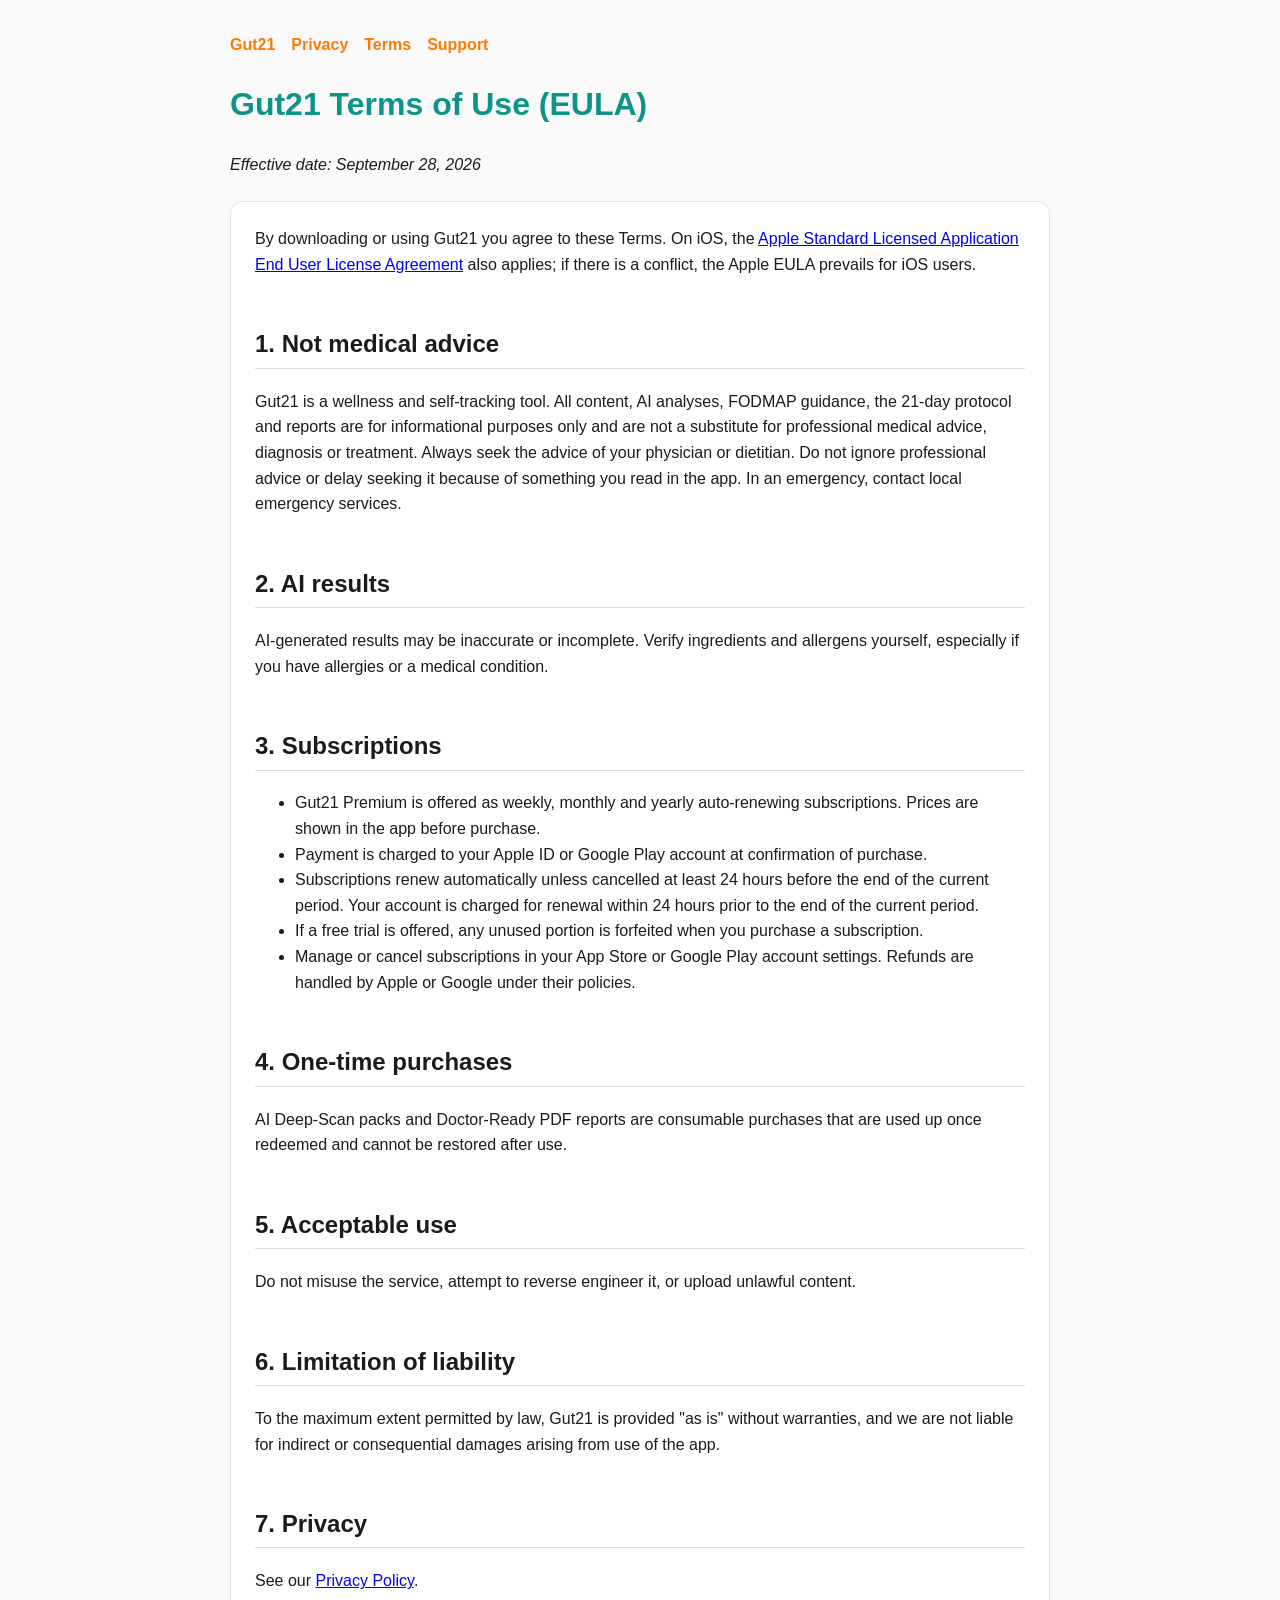
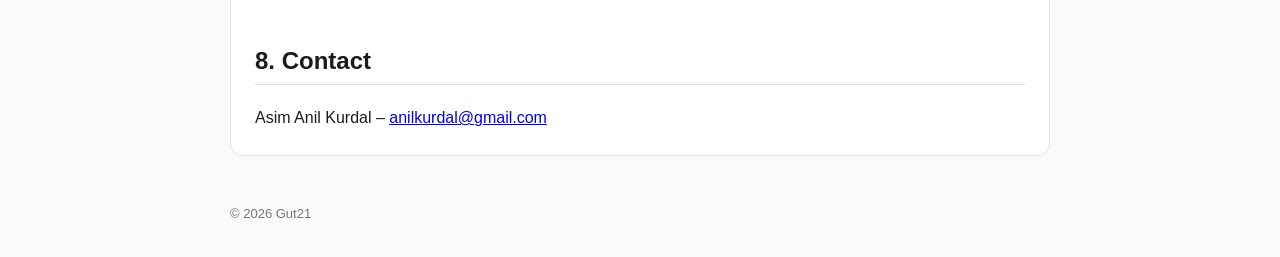
==== terms.html @ 030e951e "Gut21 privacy policy, terms of use and support pages Co-Authored-By: Claude Opus 5.5 <noreply@anthro" ====
<!doctype html><html lang="en"><head><meta charset="utf-8"><meta name="viewport" content="width=device-width,initial-scale=1"><title>Gut21 – Terms of Use</title><link rel="stylesheet" href="style.css"></head><body>
<nav><a href="index.html">Gut21</a><a href="privacy.html">Privacy</a><a href="terms.html">Terms</a><a href="support.html">Support</a></nav>
<h1>Gut21 Terms of Use (EULA)</h1><p><em>Effective date: September 28, 2026</em></p>
<div class="lang">
<p>By downloading or using Gut21 you agree to these Terms. On iOS, the <a href="https://www.apple.com/legal/internet-services/itunes/dev/stdeula/">Apple Standard Licensed Application End User License Agreement</a> also applies; if there is a conflict, the Apple EULA prevails for iOS users.</p>
<h2>1. Not medical advice</h2><p>Gut21 is a wellness and self-tracking tool. All content, AI analyses, FODMAP guidance, the 21-day protocol and reports are for informational purposes only and are not a substitute for professional medical advice, diagnosis or treatment. Always seek the advice of your physician or dietitian. Do not ignore professional advice or delay seeking it because of something you read in the app. In an emergency, contact local emergency services.</p>
<h2>2. AI results</h2><p>AI-generated results may be inaccurate or incomplete. Verify ingredients and allergens yourself, especially if you have allergies or a medical condition.</p>
<h2>3. Subscriptions</h2><ul>
<li>Gut21 Premium is offered as weekly, monthly and yearly auto-renewing subscriptions. Prices are shown in the app before purchase.</li>
<li>Payment is charged to your Apple ID or Google Play account at confirmation of purchase.</li>
<li>Subscriptions renew automatically unless cancelled at least 24 hours before the end of the current period. Your account is charged for renewal within 24 hours prior to the end of the current period.</li>
<li>If a free trial is offered, any unused portion is forfeited when you purchase a subscription.</li>
<li>Manage or cancel subscriptions in your App Store or Google Play account settings. Refunds are handled by Apple or Google under their policies.</li></ul>
<h2>4. One-time purchases</h2><p>AI Deep-Scan packs and Doctor-Ready PDF reports are consumable purchases that are used up once redeemed and cannot be restored after use.</p>
<h2>5. Acceptable use</h2><p>Do not misuse the service, attempt to reverse engineer it, or upload unlawful content.</p>
<h2>6. Limitation of liability</h2><p>To the maximum extent permitted by law, Gut21 is provided "as is" without warranties, and we are not liable for indirect or consequential damages arising from use of the app.</p>
<h2>7. Privacy</h2><p>See our <a href="privacy.html">Privacy Policy</a>.</p>
<h2>8. Contact</h2><p>Asim Anil Kurdal – <a href="mailto:anilkurdal@gmail.com">anilkurdal@gmail.com</a></p></div>
<footer>© 2026 Gut21</footer></body></html>
---- style.css ----
body{font-family:-apple-system,BlinkMacSystemFont,"Segoe UI",Roboto,sans-serif;max-width:820px;margin:0 auto;padding:32px 20px;line-height:1.6;color:#1b1b1f;background:#fafafa}
h1{color:#0D9488}h2{margin-top:2em;border-bottom:1px solid #ddd;padding-bottom:4px}nav a{margin-right:16px;color:#FF7A00;font-weight:600;text-decoration:none}
.lang{background:#fff;border:1px solid #e5e5e5;border-radius:12px;padding:8px 24px;margin:24px 0}footer{margin-top:48px;font-size:13px;color:#777}
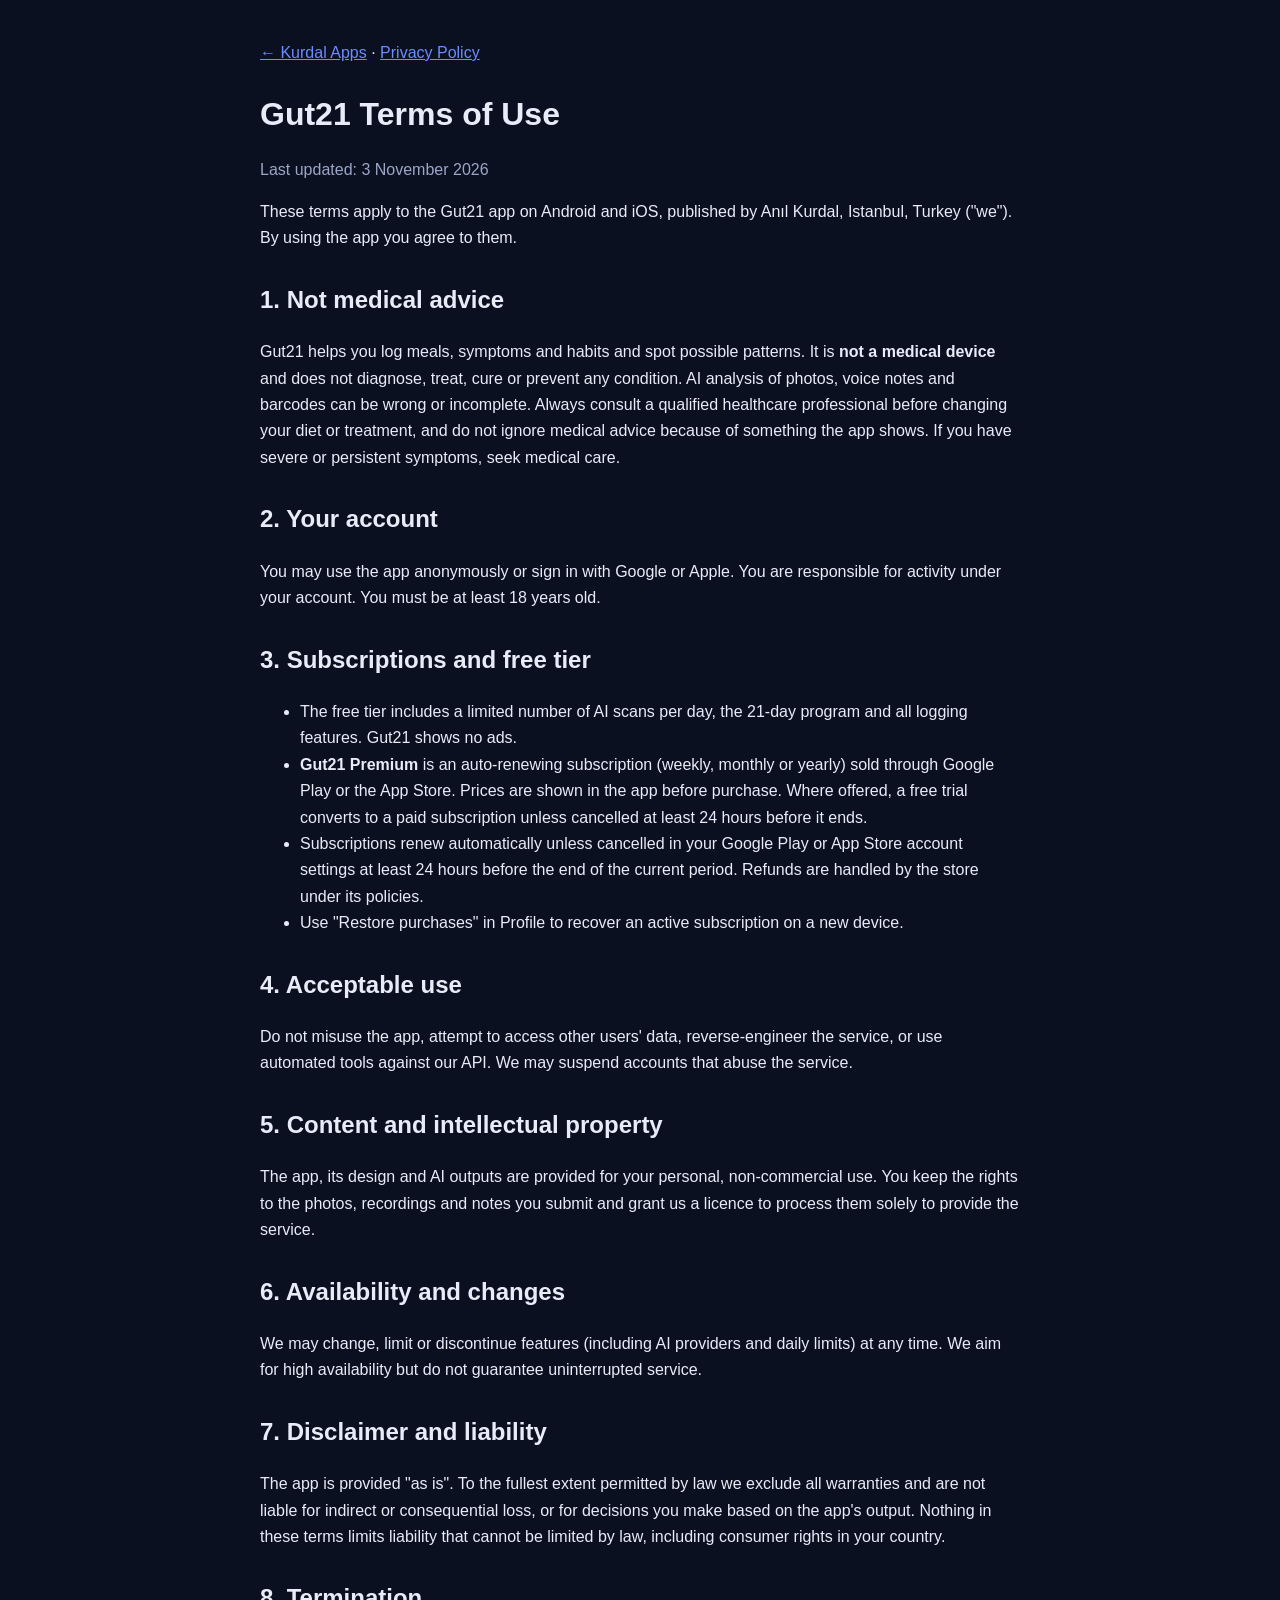
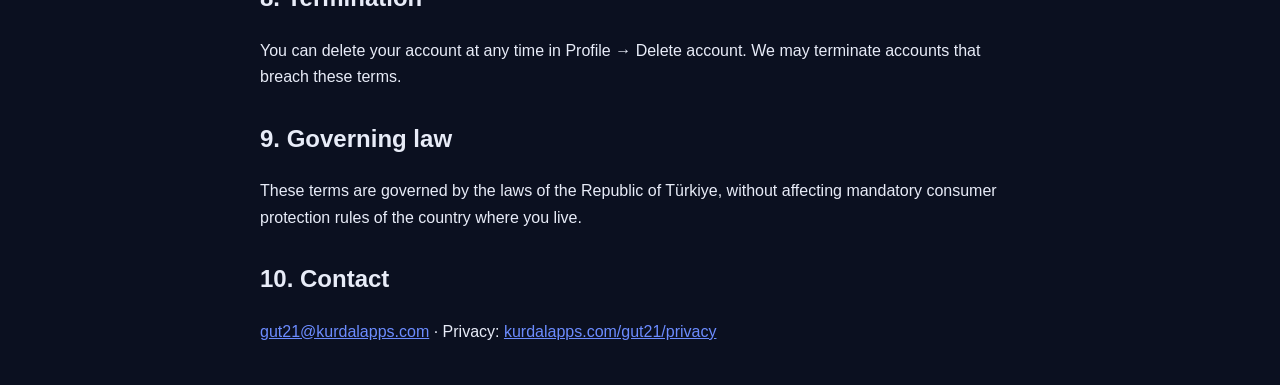
==== commit 0362c58b: "Privacy + terms: third-party AI section, no ads (same text as kurdalapps.com/gut21) The app links to" ====
--- a/terms.html
+++ b/terms.html
@@ -1,19 +1,48 @@
-<!doctype html><html lang="en"><head><meta charset="utf-8"><meta name="viewport" content="width=device-width,initial-scale=1"><title>Gut21 – Terms of Use</title><link rel="stylesheet" href="style.css"></head><body>
-<nav><a href="index.html">Gut21</a><a href="privacy.html">Privacy</a><a href="terms.html">Terms</a><a href="support.html">Support</a></nav>
-<h1>Gut21 Terms of Use (EULA)</h1><p><em>Effective date: September 28, 2026</em></p>
-<div class="lang">
-<p>By downloading or using Gut21 you agree to these Terms. On iOS, the <a href="https://www.apple.com/legal/internet-services/itunes/dev/stdeula/">Apple Standard Licensed Application End User License Agreement</a> also applies; if there is a conflict, the Apple EULA prevails for iOS users.</p>
-<h2>1. Not medical advice</h2><p>Gut21 is a wellness and self-tracking tool. All content, AI analyses, FODMAP guidance, the 21-day protocol and reports are for informational purposes only and are not a substitute for professional medical advice, diagnosis or treatment. Always seek the advice of your physician or dietitian. Do not ignore professional advice or delay seeking it because of something you read in the app. In an emergency, contact local emergency services.</p>
-<h2>2. AI results</h2><p>AI-generated results may be inaccurate or incomplete. Verify ingredients and allergens yourself, especially if you have allergies or a medical condition.</p>
-<h2>3. Subscriptions</h2><ul>
-<li>Gut21 Premium is offered as weekly, monthly and yearly auto-renewing subscriptions. Prices are shown in the app before purchase.</li>
-<li>Payment is charged to your Apple ID or Google Play account at confirmation of purchase.</li>
-<li>Subscriptions renew automatically unless cancelled at least 24 hours before the end of the current period. Your account is charged for renewal within 24 hours prior to the end of the current period.</li>
-<li>If a free trial is offered, any unused portion is forfeited when you purchase a subscription.</li>
-<li>Manage or cancel subscriptions in your App Store or Google Play account settings. Refunds are handled by Apple or Google under their policies.</li></ul>
-<h2>4. One-time purchases</h2><p>AI Deep-Scan packs and Doctor-Ready PDF reports are consumable purchases that are used up once redeemed and cannot be restored after use.</p>
-<h2>5. Acceptable use</h2><p>Do not misuse the service, attempt to reverse engineer it, or upload unlawful content.</p>
-<h2>6. Limitation of liability</h2><p>To the maximum extent permitted by law, Gut21 is provided "as is" without warranties, and we are not liable for indirect or consequential damages arising from use of the app.</p>
-<h2>7. Privacy</h2><p>See our <a href="privacy.html">Privacy Policy</a>.</p>
-<h2>8. Contact</h2><p>Asim Anil Kurdal – <a href="mailto:anilkurdal@gmail.com">anilkurdal@gmail.com</a></p></div>
-<footer>© 2026 Gut21</footer></body></html>
+<!doctype html>
+<html lang="en"><head><meta charset="utf-8"><meta name="viewport" content="width=device-width,initial-scale=1">
+<title>Gut21 Terms of Use — Kurdal Apps</title>
+<meta name="description" content="Terms of use for the Gut21 app.">
+<style>body{max-width:760px;margin:40px auto;padding:0 20px;font:16px/1.65 -apple-system,Segoe UI,Roboto,Arial,sans-serif;background:#0b1020;color:#e8ecf8}a{color:#6c8cff}h1{margin-bottom:4px}h2{margin-top:28px}.m{color:#9aa6c8}</style></head>
+<body>
+<!-- Same text as https://kurdalapps.com/gut21/terms (canonical). -->
+<p><a href="https://kurdalapps.com/">&larr; Kurdal Apps</a> · <a href="https://kurdalapps.com/gut21/privacy">Privacy Policy</a></p>
+<h1>Gut21 Terms of Use</h1>
+<p class="m">Last updated: 3 November 2026</p>
+
+<p>These terms apply to the Gut21 app on Android and iOS, published by Anıl Kurdal, Istanbul, Turkey ("we"). By using the app you agree to them.</p>
+
+<h2>1. Not medical advice</h2>
+<p>Gut21 helps you log meals, symptoms and habits and spot possible patterns. It is <strong>not a medical device</strong> and does not diagnose, treat, cure or prevent any condition. AI analysis of photos, voice notes and barcodes can be wrong or incomplete. Always consult a qualified healthcare professional before changing your diet or treatment, and do not ignore medical advice because of something the app shows. If you have severe or persistent symptoms, seek medical care.</p>
+
+<h2>2. Your account</h2>
+<p>You may use the app anonymously or sign in with Google or Apple. You are responsible for activity under your account. You must be at least 18 years old.</p>
+
+<h2>3. Subscriptions and free tier</h2>
+<ul>
+<li>The free tier includes a limited number of AI scans per day, the 21-day program and all logging features. Gut21 shows no ads.</li>
+<li><strong>Gut21 Premium</strong> is an auto-renewing subscription (weekly, monthly or yearly) sold through Google Play or the App Store. Prices are shown in the app before purchase. Where offered, a free trial converts to a paid subscription unless cancelled at least 24 hours before it ends.</li>
+<li>Subscriptions renew automatically unless cancelled in your Google Play or App Store account settings at least 24 hours before the end of the current period. Refunds are handled by the store under its policies.</li>
+<li>Use "Restore purchases" in Profile to recover an active subscription on a new device.</li>
+</ul>
+
+<h2>4. Acceptable use</h2>
+<p>Do not misuse the app, attempt to access other users' data, reverse-engineer the service, or use automated tools against our API. We may suspend accounts that abuse the service.</p>
+
+<h2>5. Content and intellectual property</h2>
+<p>The app, its design and AI outputs are provided for your personal, non-commercial use. You keep the rights to the photos, recordings and notes you submit and grant us a licence to process them solely to provide the service.</p>
+
+<h2>6. Availability and changes</h2>
+<p>We may change, limit or discontinue features (including AI providers and daily limits) at any time. We aim for high availability but do not guarantee uninterrupted service.</p>
+
+<h2>7. Disclaimer and liability</h2>
+<p>The app is provided "as is". To the fullest extent permitted by law we exclude all warranties and are not liable for indirect or consequential loss, or for decisions you make based on the app's output. Nothing in these terms limits liability that cannot be limited by law, including consumer rights in your country.</p>
+
+<h2>8. Termination</h2>
+<p>You can delete your account at any time in Profile → Delete account. We may terminate accounts that breach these terms.</p>
+
+<h2>9. Governing law</h2>
+<p>These terms are governed by the laws of the Republic of Türkiye, without affecting mandatory consumer protection rules of the country where you live.</p>
+
+<h2>10. Contact</h2>
+<p><a href="mailto:gut21@kurdalapps.com">gut21@kurdalapps.com</a> · Privacy: <a href="https://kurdalapps.com/gut21/privacy">kurdalapps.com/gut21/privacy</a></p>
+</body></html>
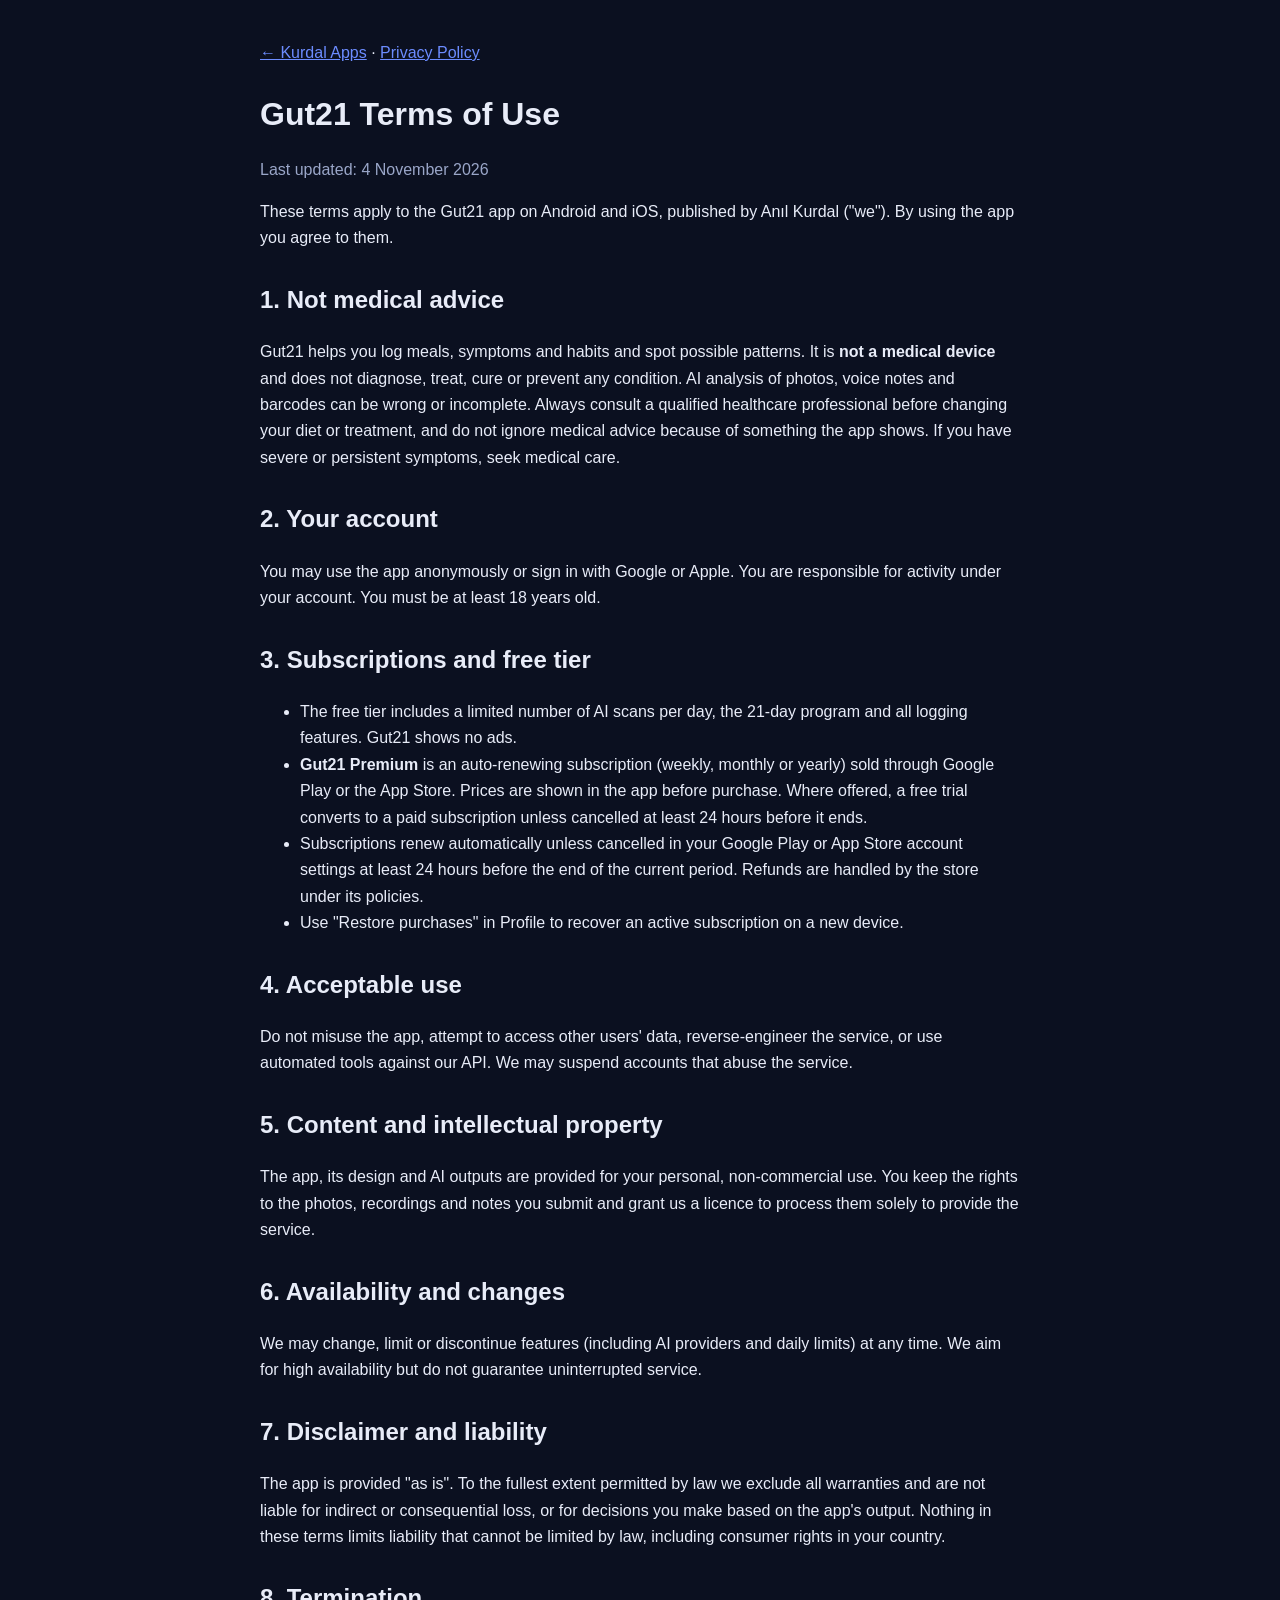
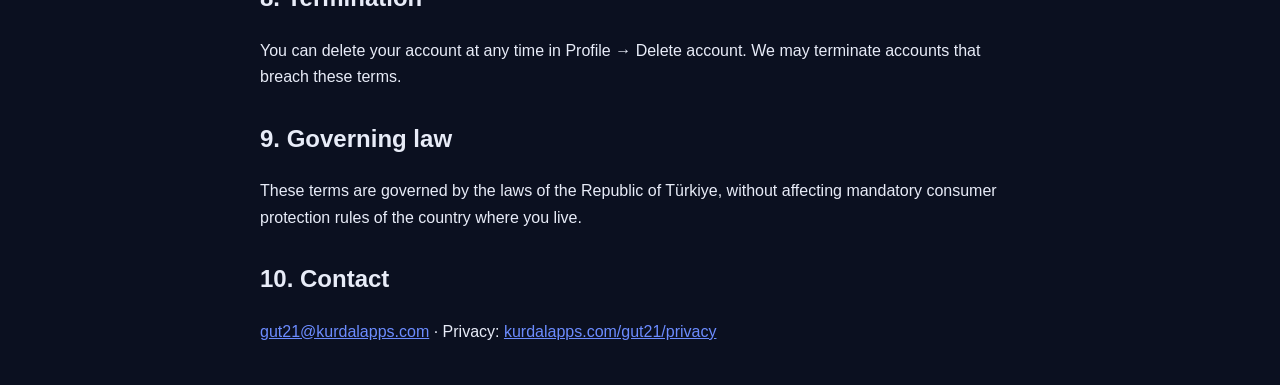
==== commit 250c1159: "Remove city and country from the publisher line Co-Authored-By: Claude Opus 5.5 <noreply@anthropic.c" ====
--- a/terms.html
+++ b/terms.html
@@ -7,9 +7,9 @@
 <!-- Same text as https://kurdalapps.com/gut21/terms (canonical). -->
 <p><a href="https://kurdalapps.com/">&larr; Kurdal Apps</a> · <a href="https://kurdalapps.com/gut21/privacy">Privacy Policy</a></p>
 <h1>Gut21 Terms of Use</h1>
-<p class="m">Last updated: 3 November 2026</p>
+<p class="m">Last updated: 4 November 2026</p>
 
-<p>These terms apply to the Gut21 app on Android and iOS, published by Anıl Kurdal, Istanbul, Turkey ("we"). By using the app you agree to them.</p>
+<p>These terms apply to the Gut21 app on Android and iOS, published by Anıl Kurdal ("we"). By using the app you agree to them.</p>
 
 <h2>1. Not medical advice</h2>
 <p>Gut21 helps you log meals, symptoms and habits and spot possible patterns. It is <strong>not a medical device</strong> and does not diagnose, treat, cure or prevent any condition. AI analysis of photos, voice notes and barcodes can be wrong or incomplete. Always consult a qualified healthcare professional before changing your diet or treatment, and do not ignore medical advice because of something the app shows. If you have severe or persistent symptoms, seek medical care.</p>
